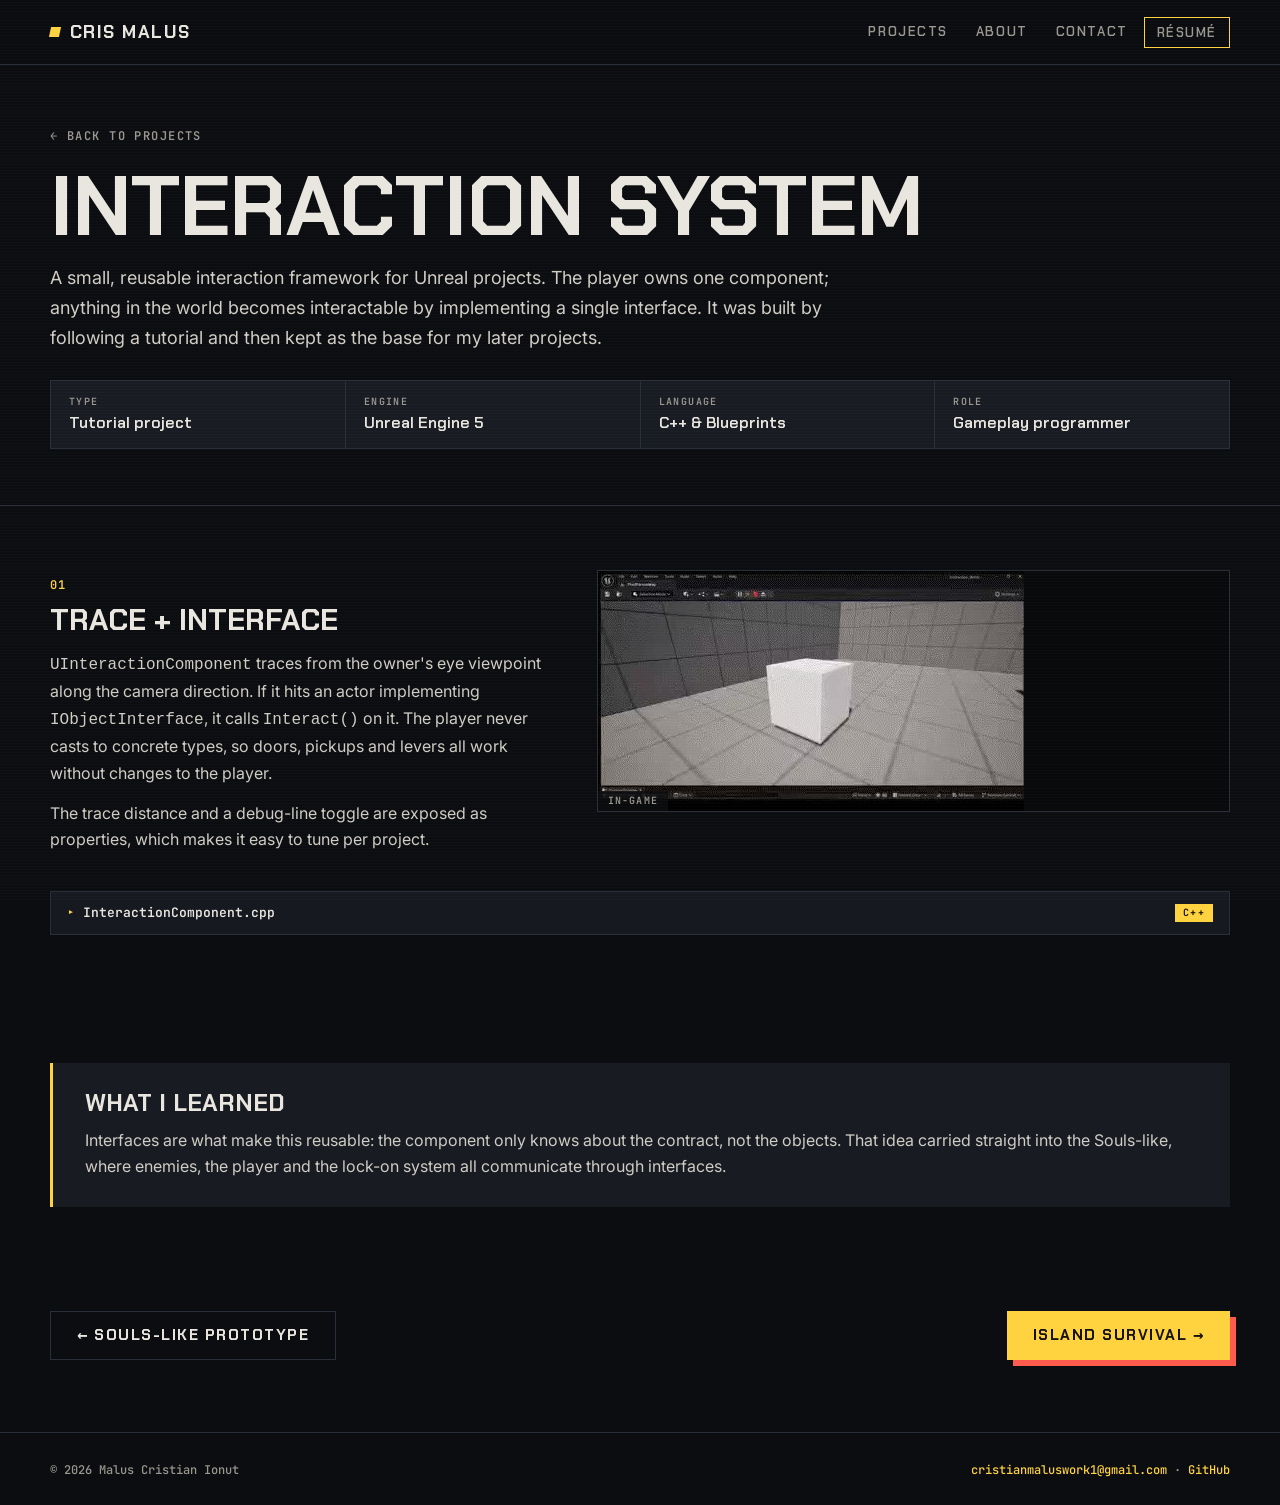
==== projects/interaction-system.html @ 6ae480a7 "Publish portfolio site Co-Authored-By: Claude Fable 5.2 <noreply@anthropic.com> Claude-Session: http" ====
<!doctype html>
<html lang="en">
<head>
<meta charset="utf-8">
<meta name="viewport" content="width=device-width, initial-scale=1">
<title>Interaction System | Cris Malus</title>
<meta name="description" content="A drop-in C++ interaction component: camera line trace plus an interface, so any actor can become interactable without the player knowing its type.">
<meta property="og:title" content="Interaction System | Cris Malus">
<meta property="og:description" content="A drop-in C++ interaction component: camera line trace plus an interface, so any actor can become interactable without the player knowing its type.">
<meta name="theme-color" content="#0c0d10">
<link rel="preconnect" href="https://fonts.googleapis.com"><link rel="preconnect" href="https://fonts.gstatic.com" crossorigin><link href="https://fonts.googleapis.com/css2?family=Chakra+Petch:wght@500;600;700&family=Inter:wght@400;500;600&family=JetBrains+Mono:wght@400;500;600&display=swap" rel="stylesheet">
<link rel="stylesheet" href="../style.css">
</head>
<body>

<header class="nav">
  <div class="wrap">
    <a class="brand" href="../index.html"><span class="pip"></span>Cris Malus</a>
    <button class="menu-btn" aria-expanded="false" aria-controls="navlist">Menu</button>
    <ul id="navlist">
      <li><a class="link" href="../index.html#projects">Projects</a></li>
      <li><a class="link" href="../index.html#about">About</a></li>
      <li><a class="link" href="../index.html#contact">Contact</a></li>
      <li><a class="link cv" href="../files/Cristian-Malus-CV.pdf" target="_blank" rel="noopener">Résumé</a></li>
    </ul>
  </div>
</header>
<main>

<div class="p-hero">
  <div class="wrap">
    <a class="back" href="../index.html#projects">← Back to projects</a>
    <h1>Interaction System</h1>
    <p class="lead">A small, reusable interaction framework for Unreal projects. The player owns one component; anything in the world becomes interactable by implementing a single interface. It was built by following a tutorial and then kept as the base for my later projects.</p>
    <dl class="specs"><div><dt>Type</dt><dd>Tutorial project</dd></div><div><dt>Engine</dt><dd>Unreal Engine 5</dd></div><div><dt>Language</dt><dd>C++ & Blueprints</dd></div><div><dt>Role</dt><dd>Gameplay programmer</dd></div></dl>
    
  </div>
</div>
<div class="wrap">
<section class="feature-block reveal"><div class="top"><div><span class="idx">01</span><h2>Trace + interface</h2><p><code>UInteractionComponent</code> traces from the owner's eye viewpoint along the camera direction. If it hits an actor implementing <code>IObjectInterface</code>, it calls <code>Interact()</code> on it. The player never casts to concrete types, so doors, pickups and levers all work without changes to the player.</p><p>The trace distance and a debug-line toggle are exposed as properties, which makes it easy to tune per project.</p></div><div class="frame"><video data-auto muted loop playsinline preload="none" poster="../media/interact.jpg" aria-label="Trace + interface in action"><source src="../media/interact.mp4" type="video/mp4"></video><span class="cap">In-game</span></div></div><details class="code"><summary><span class="file">InteractionComponent.cpp</span><span class="lang">C++</span></summary><pre><code class="cpp">#include &quot;Components/InteractionComponent.h&quot;
#include &quot;Interfaces/ObjectInterface.h&quot;
#include &quot;GameFramework/Actor.h&quot;
#include &quot;Engine/World.h&quot;
#include &quot;DrawDebugHelpers.h&quot;

UInteractionComponent::UInteractionComponent()
{
    PrimaryComponentTick.bCanEverTick = true;
}

void UInteractionComponent::BeginPlay()
{
    Super::BeginPlay();
}

void UInteractionComponent::TickComponent(float DeltaTime, ELevelTick TickType, FActorComponentTickFunction* ThisTickFunction)
{
    Super::TickComponent(DeltaTime, TickType, ThisTickFunction);
}

void UInteractionComponent::Interact()
{
    AActor* InteractableActor = GetInteractableActor();
    if (InteractableActor &amp;&amp; InteractableActor-&gt;Implements&lt;UObjectInterface&gt;())
    {
        IObjectInterface* Interface = Cast&lt;IObjectInterface&gt;(InteractableActor);
        if (Interface)
        {
            Interface-&gt;Interact();
        }
    }
}

AActor* UInteractionComponent::GetInteractableActor() const
{
    AActor* Owner = GetOwner();
    if (!Owner) return nullptr;

    FVector Start;
    FRotator CameraRotation;
    GetOwner()-&gt;GetActorEyesViewPoint(Start, CameraRotation);
    FVector End = Start + (CameraRotation.Vector() * InteractionDistance);

    FHitResult HitResult;
    FCollisionQueryParams Params;
    Params.AddIgnoredActor(GetOwner());

    if (DrawLine)
    {
        DrawDebugLine(GetWorld(), Start, End, FColor::Red, false, 2000.0f);
    }

    if (GetWorld()-&gt;LineTraceSingleByChannel(HitResult, Start, End, ECC_Visibility, Params))
    {
        if (HitResult.GetActor() &amp;&amp; HitResult.GetActor()-&gt;Implements&lt;UObjectInterface&gt;())
        {
            return HitResult.GetActor();
        }
    }

    return nullptr;
}</code></pre></details></section>
<div class="lessons reveal"><h2>What I learned</h2><p>Interfaces are what make this reusable: the component only knows about the contract, not the objects. That idea carried straight into the Souls-like, where enemies, the player and the lock-on system all communicate through interfaces.</p></div>
<div class="next"><a class="btn ghost" href="souls-like.html">← Souls-like Prototype</a><a class="btn" href="island-survival.html">Island Survival →</a></div></div></main>

<footer>
  <div class="wrap">
    <span>© 2026 Malus Cristian Ionut</span>
    <span><a href="mailto:cristianmaluswork1@gmail.com">cristianmaluswork1@gmail.com</a> · <a href="https://github.com/xtr3mem8" target="_blank" rel="noopener">GitHub</a></span>
  </div>
</footer>
<script src="../main.js"></script>
</body>
</html>
---- style.css ----
/* =========================================================
   Cris Malus — Portfolio
   Game-UI style. All colours live in :root.
   ========================================================= */
:root {
  --bg: #0c0d10;
  --bg-2: #13151a;
  --panel: #181b22;
  --line: #2a2e38;
  --text: #e9e6df;
  --muted: #9a978f;
  --accent: #ffd23f;      /* HUD yellow */
  --accent-ink: #14120a;
  --hot: #ff5a4e;         /* coral */
  --cool: #6fd3ff;
  --display: "Chakra Petch", "Rajdhani", system-ui, sans-serif;
  --body: "Inter", system-ui, -apple-system, "Segoe UI", sans-serif;
  --mono: "JetBrains Mono", ui-monospace, Consolas, monospace;
  --maxw: 1180px;
  --skew: -12deg;
}

*, *::before, *::after { box-sizing: border-box; }
html { scroll-behavior: smooth; scroll-padding-top: 80px; }
body {
  margin: 0;
  background: var(--bg);
  color: var(--text);
  font: 16px/1.65 var(--body);
  -webkit-font-smoothing: antialiased;
  overflow-x: hidden;
}
/* faint scanlines over everything */
body::after {
  content: ""; position: fixed; inset: 0; pointer-events: none; z-index: 100;
  background: repeating-linear-gradient(0deg, rgba(255,255,255,.018) 0 1px, transparent 1px 3px);
}
img, video { max-width: 100%; display: block; }
a { color: var(--accent); text-decoration: none; }
a:hover { text-decoration: underline; }
::selection { background: var(--accent); color: var(--accent-ink); }
:focus-visible { outline: 2px solid var(--accent); outline-offset: 3px; }

.wrap { width: min(var(--maxw), 100% - 32px); margin-inline: auto; }

/* ---------- NAV ---------- */
.nav {
  position: sticky; top: 0; z-index: 50;
  background: rgba(12,13,16,.82);
  backdrop-filter: blur(10px);
  border-bottom: 1px solid var(--line);
}
.nav .wrap { display: flex; align-items: center; justify-content: space-between; height: 64px; gap: 16px; }
.brand {
  font: 700 18px/1 var(--display); letter-spacing: .08em; text-transform: uppercase; color: var(--text);
  display: flex; align-items: center; gap: 10px;
}
.brand:hover { text-decoration: none; }
.brand .pip { width: 10px; height: 10px; background: var(--accent); transform: skewX(var(--skew)); }
.nav ul { list-style: none; display: flex; gap: 4px; margin: 0; padding: 0; }
.nav a.link {
  display: block; padding: 8px 12px; color: var(--muted);
  font: 600 13px/1 var(--display); letter-spacing: .12em; text-transform: uppercase;
  position: relative;
}
.nav a.link:hover, .nav a.link.active { color: var(--text); text-decoration: none; }
.nav a.link.active::after {
  content: ""; position: absolute; left: 12px; right: 12px; bottom: 0; height: 2px; background: var(--accent);
}
.nav .cv {
  border: 1px solid var(--accent); color: var(--accent);
}
.nav .cv:hover { background: var(--accent); color: var(--accent-ink) !important; }
.menu-btn { display: none; background: none; border: 1px solid var(--line); color: var(--text); padding: 8px 10px; font: 600 12px var(--display); letter-spacing: .1em; }

/* ---------- HERO ---------- */
.hero { position: relative; min-height: calc(100svh - 64px); display: grid; align-items: center; overflow: hidden; border-bottom: 1px solid var(--line); }
.hero-bg { position: absolute; inset: 0; z-index: 0; }
.hero-bg video, .hero-bg img { width: 100%; height: 100%; object-fit: cover; filter: saturate(.8) brightness(.45); }
.hero-bg::after {
  content: ""; position: absolute; inset: 0;
  background:
    linear-gradient(90deg, var(--bg) 0%, rgba(12,13,16,.85) 38%, rgba(12,13,16,.2) 75%),
    linear-gradient(0deg, var(--bg) 0%, transparent 30%);
}
.hero .wrap { position: relative; z-index: 1; display: grid; grid-template-columns: 1.25fr .9fr; gap: 48px; align-items: center; padding-block: 64px; }

.eyebrow {
  display: inline-flex; align-items: center; gap: 10px;
  font: 600 12px/1 var(--mono); letter-spacing: .14em; text-transform: uppercase; color: var(--accent);
}
.eyebrow::before { content: ""; width: 28px; height: 2px; background: var(--accent); }

.hero h1 {
  font: 700 clamp(48px, 8.5vw, 108px)/.9 var(--display);
  text-transform: uppercase; letter-spacing: -.01em;
  margin: 18px 0 18px;
}
.hero h1 .out { color: transparent; -webkit-text-stroke: 1.5px var(--text); }
.hero .role {
  display: inline-block; padding: 8px 18px; margin-bottom: 20px;
  background: var(--accent); color: var(--accent-ink);
  font: 700 clamp(14px, 1.6vw, 18px)/1 var(--display); letter-spacing: .1em; text-transform: uppercase;
  transform: skewX(var(--skew));
}
.hero .role span { display: inline-block; transform: skewX(12deg); }
.hero p.lead { font-size: 18px; max-width: 34em; color: #cfccc4; margin: 0 0 28px; }
.hero .meta { display: flex; flex-wrap: wrap; gap: 8px 22px; font: 500 13px/1.4 var(--mono); color: var(--muted); }
.hero .meta b { color: var(--text); font-weight: 600; }

/* console menu */
.menu-panel {
  background: rgba(19,21,26,.86); border: 1px solid var(--line);
  padding: 22px 0 16px; position: relative;
  clip-path: polygon(0 0, calc(100% - 22px) 0, 100% 22px, 100% 100%, 22px 100%, 0 calc(100% - 22px));
}
.menu-panel .head { padding: 0 24px 14px; font: 600 11px/1 var(--mono); letter-spacing: .16em; color: var(--muted); text-transform: uppercase; display: flex; justify-content: space-between; }
.menu-panel ol { list-style: none; margin: 0; padding: 0; counter-reset: m; }
.menu-panel li a {
  display: flex; align-items: center; gap: 14px; position: relative;
  padding: 13px 24px; color: var(--text);
  font: 700 22px/1 var(--display); text-transform: uppercase; letter-spacing: .04em;
  isolation: isolate;
}
.menu-panel li a::before {
  counter-increment: m; content: "0" counter(m);
  font: 500 12px/1 var(--mono); color: var(--muted); width: 22px;
}
.menu-panel li a::after {
  content: ""; position: absolute; z-index: -1; inset: 4px 14px;
  background: var(--accent); transform: skewX(var(--skew)) scaleX(0); transform-origin: left;
  transition: transform .18s ease-out;
}
.menu-panel li a:hover, .menu-panel li a.sel { color: var(--accent-ink); text-decoration: none; }
.menu-panel li a:hover::before, .menu-panel li a.sel::before { color: var(--accent-ink); }
.menu-panel li a:hover::after, .menu-panel li a.sel::after { transform: skewX(var(--skew)) scaleX(1); }
.menu-panel .keys { display: flex; gap: 16px; padding: 14px 24px 0; margin-top: 8px; border-top: 1px solid var(--line); font: 500 11px/1 var(--mono); color: var(--muted); text-transform: uppercase; letter-spacing: .08em; }
kbd {
  display: inline-block; min-width: 22px; padding: 4px 6px; margin-right: 6px; text-align: center;
  background: #22262f; border: 1px solid #3a3f4b; border-bottom-width: 3px; border-radius: 4px;
  font: 600 11px/1 var(--mono); color: var(--text);
}

/* ---------- SECTIONS ---------- */
section { padding: 96px 0; }
section + section { border-top: 1px solid var(--line); }
.sec-head { display: flex; align-items: center; gap: 18px; margin-bottom: 44px; }
.sec-head .tag { font: 600 12px/1 var(--mono); color: var(--accent); letter-spacing: .1em; }
.sec-head h2 {
  margin: 0; font: 700 clamp(30px, 4.4vw, 48px)/1 var(--display); text-transform: uppercase; letter-spacing: .01em;
  display: flex; align-items: center; gap: 14px;
}
.sec-head h2::before { content: ""; width: 14px; height: 30px; background: var(--accent); transform: skewX(var(--skew)); flex: none; }
.sec-head .rule { flex: 1; height: 1px; background: linear-gradient(90deg, var(--line), transparent); }

/* ---------- ABOUT ---------- */
.about { display: grid; grid-template-columns: 1.3fr 1fr; gap: 56px; }
.about p { margin: 0 0 18px; color: #d6d3cb; font-size: 17px; }
.stats { display: grid; gap: 10px; align-content: start; }
.stat {
  display: grid; grid-template-columns: 120px 1fr; gap: 16px; align-items: baseline;
  padding: 14px 18px; background: var(--panel); border-left: 3px solid var(--accent);
}
.stat dt { font: 600 11px/1.4 var(--mono); color: var(--muted); text-transform: uppercase; letter-spacing: .12em; }
.stat dd { margin: 0; font: 600 16px/1.4 var(--display); letter-spacing: .02em; }

/* ---------- TAGS ---------- */
.tags { display: flex; flex-wrap: wrap; gap: 6px; padding: 0; margin: 0; list-style: none; }
.tags li {
  padding: 4px 10px; background: #262a33; color: #d7d4cc;
  font: 600 11px/1.3 var(--mono); letter-spacing: .06em; text-transform: uppercase;
  transform: skewX(var(--skew));
}
.tags li.cpp { background: var(--accent); color: var(--accent-ink); }

/* ---------- PROJECT CARDS ---------- */
.grid { display: grid; grid-template-columns: repeat(2, 1fr); gap: 24px; }
.card {
  position: relative; display: flex; flex-direction: column;
  background: var(--panel); border: 1px solid var(--line); color: var(--text);
  transition: transform .2s ease, border-color .2s ease, box-shadow .2s ease;
}
.card:hover { text-decoration: none; transform: translateY(-4px); border-color: #454b58; box-shadow: 0 18px 40px -18px rgba(0,0,0,.8); }
.card::before {
  content: ""; position: absolute; top: -1px; left: -1px; right: -1px; height: 3px; z-index: 2;
  background: var(--accent); transform: scaleX(0); transform-origin: left; transition: transform .3s ease;
}
.card:hover::before { transform: scaleX(1); }
.card .media { aspect-ratio: 16/9; overflow: hidden; background: #0a0b0e; position: relative; }
.card .media video, .card .media img { width: 100%; height: 100%; object-fit: cover; transition: transform .5s ease; }
.card:hover .media video, .card:hover .media img { transform: scale(1.04); }
.card .badge {
  position: absolute; top: 12px; left: 12px; z-index: 1;
  padding: 5px 10px; background: rgba(12,13,16,.85); border: 1px solid var(--line);
  font: 600 10px/1 var(--mono); letter-spacing: .14em; text-transform: uppercase; color: var(--text);
}
.card .body { padding: 22px 22px 24px; display: flex; flex-direction: column; gap: 12px; flex: 1; }
.card h3 { margin: 0; font: 700 26px/1.05 var(--display); text-transform: uppercase; letter-spacing: .01em; }
.card p { margin: 0; color: #bcb9b1; font-size: 15px; }
.card .go { margin-top: auto; padding-top: 6px; font: 600 12px/1 var(--mono); letter-spacing: .12em; text-transform: uppercase; color: var(--accent); }
.card.feature { grid-column: 1 / -1; flex-direction: row; }
.card.feature .media { flex: 1.4; aspect-ratio: auto; min-height: 340px; }
.card.feature .body { flex: 1; padding: 32px; }
.card.feature h3 { font-size: 36px; }

.card.wip { border-style: dashed; }
.nosignal {
  width: 100%; height: 100%; display: grid; place-items: center;
  background: repeating-linear-gradient(-45deg, #15171c 0 14px, #1b1e24 14px 28px);
  font: 600 12px/1 var(--mono); letter-spacing: .2em; color: var(--muted); text-transform: uppercase;
}

/* ---------- CONTACT ---------- */
.contact { display: grid; grid-template-columns: 1.2fr 1fr; gap: 48px; align-items: center; }
.contact h3 { font: 700 clamp(28px, 4vw, 44px)/1.05 var(--display); text-transform: uppercase; margin: 0 0 14px; }
.contact p { color: #cfccc4; margin: 0; font-size: 17px; }
.contact > div { min-width: 0; }
.btn.mail { max-width: 100%; overflow-wrap: anywhere; line-height: 1.3; }
.btn {
  display: inline-flex; align-items: center; gap: 10px;
  padding: 16px 26px; background: var(--accent); color: var(--accent-ink);
  font: 700 15px/1 var(--display); letter-spacing: .1em; text-transform: uppercase;
  box-shadow: 6px 6px 0 var(--hot); transition: transform .1s ease, box-shadow .1s ease;
}
.btn:hover { text-decoration: none; transform: translate(-2px,-2px); box-shadow: 8px 8px 0 var(--hot); }
.btn:active { transform: translate(4px,4px); box-shadow: 2px 2px 0 var(--hot); }
.btn.ghost { background: transparent; color: var(--text); border: 1px solid var(--line); box-shadow: none; }
.btn.ghost:hover { border-color: var(--accent); color: var(--accent); }
.links { display: flex; flex-wrap: wrap; gap: 14px; margin-top: 18px; }

footer { border-top: 1px solid var(--line); padding: 28px 0; color: var(--muted); font: 500 12px/1.5 var(--mono); }
footer .wrap { display: flex; justify-content: space-between; gap: 16px; flex-wrap: wrap; }

/* ---------- PROJECT PAGES ---------- */
.p-hero { padding: 56px 0 40px; border-bottom: 1px solid var(--line); }
.back { font: 600 12px/1 var(--mono); letter-spacing: .12em; text-transform: uppercase; color: var(--muted); }
.back:hover { color: var(--accent); text-decoration: none; }
.p-hero h1 { font: 700 clamp(40px, 7vw, 84px)/.95 var(--display); text-transform: uppercase; margin: 20px 0 16px; }
.p-hero .lead { font-size: 18px; color: #d0cdc5; max-width: 46em; margin: 0 0 28px; }
.specs { display: grid; grid-template-columns: repeat(4, 1fr); gap: 1px; background: var(--line); border: 1px solid var(--line); }
.specs div { background: var(--panel); padding: 14px 18px; }
.specs dt { font: 600 10px/1.4 var(--mono); letter-spacing: .14em; text-transform: uppercase; color: var(--muted); }
.specs dd { margin: 4px 0 0; font: 600 16px/1.3 var(--display); }

.trailer { margin-top: 36px; aspect-ratio: 16/9; background: #000; border: 1px solid var(--line); }
.trailer iframe { width: 100%; height: 100%; border: 0; display: block; }

.feature-block { padding: 64px 0; border-bottom: 1px solid var(--line); }
.feature-block:last-of-type { border-bottom: 0; }
.feature-block .top { display: grid; grid-template-columns: 1fr 1.25fr; gap: 40px; align-items: start; }
.feature-block h2 { font: 700 30px/1.05 var(--display); text-transform: uppercase; margin: 8px 0 14px; }
.feature-block .idx { font: 600 12px/1 var(--mono); color: var(--accent); letter-spacing: .12em; }
.feature-block p { color: #cfccc4; margin: 0 0 14px; }
.frame { border: 1px solid var(--line); background: #08090b; position: relative; }
.frame .cap {
  position: absolute; left: 0; bottom: 0; padding: 5px 10px; background: rgba(12,13,16,.85);
  font: 600 10px/1 var(--mono); letter-spacing: .12em; text-transform: uppercase; color: var(--muted);
}
.shots { display: grid; grid-template-columns: repeat(auto-fill, minmax(260px, 1fr)); gap: 16px; margin-top: 24px; max-width: 900px; }
.shots a { display: block; }
.shots img { width: 100%; aspect-ratio: 16/10; object-fit: cover; border: 1px solid var(--line); transition: border-color .2s; }
.shots a:hover img { border-color: var(--accent); }

details.code { margin-top: 24px; border: 1px solid var(--line); background: #0e1014; }
details.code summary {
  cursor: pointer; list-style: none; display: flex; align-items: center; justify-content: space-between; gap: 12px;
  padding: 12px 16px; font: 600 13px/1 var(--mono); color: var(--text); background: #161920;
}
details.code summary::-webkit-details-marker { display: none; }
details.code summary .file::before { content: "▸ "; color: var(--accent); }
details.code[open] summary .file::before { content: "▾ "; }
details.code summary .lang { font-size: 10px; letter-spacing: .14em; padding: 4px 8px; background: var(--accent); color: var(--accent-ink); }
details.code pre { margin: 0; padding: 18px 20px; overflow: auto; max-height: 560px; font: 13px/1.6 var(--mono); color: #d8dce4; tab-size: 4; }
.tok-c { color: #6b7385; font-style: italic; }
.tok-s { color: #a8e07a; }
.tok-k { color: var(--hot); }
.tok-t { color: var(--cool); }
.tok-p { color: #c79bff; }
.tok-n { color: #ffb86b; }

.lessons { background: var(--panel); border-left: 3px solid var(--accent); padding: 28px 32px; margin: 64px 0; }
.lessons h2 { font: 700 24px/1 var(--display); text-transform: uppercase; margin: 0 0 12px; }
.lessons p { margin: 0; color: #cfccc4; }

.next { display: flex; justify-content: space-between; gap: 16px; padding: 40px 0 72px; }

/* lightbox */
.lb { position: fixed; inset: 0; z-index: 200; background: rgba(0,0,0,.9); display: none; place-items: center; padding: 24px; cursor: zoom-out; }
.lb.on { display: grid; }
.lb img { max-height: 90vh; width: auto; border: 1px solid var(--line); }

/* ---------- BOOT ANIMATION (index only, once) ---------- */
@media (prefers-reduced-motion: no-preference) {
  .boot .hero h1 { animation: slam .5s cubic-bezier(.2,1.4,.4,1) both; }
  .boot .hero .role { animation: fadeUp .4s .25s both; }
  .boot .hero p.lead, .boot .hero .meta { animation: fadeUp .4s .35s both; }
  .boot .menu-panel { animation: expand .45s .3s cubic-bezier(.2,.9,.3,1) both; }
  .boot .menu-panel li { animation: fadeRight .3s both; }
  .boot .menu-panel li:nth-child(1) { animation-delay: .55s; }
  .boot .menu-panel li:nth-child(2) { animation-delay: .62s; }
  .boot .menu-panel li:nth-child(3) { animation-delay: .69s; }
  .boot .menu-panel li:nth-child(4) { animation-delay: .76s; }
  .reveal { opacity: 0; transform: translateY(18px); transition: opacity .6s ease, transform .6s ease; }
  .reveal.in { opacity: 1; transform: none; }
}
@keyframes slam { from { opacity: 0; transform: scale(1.25); letter-spacing: .1em; } to { opacity: 1; transform: none; } }
@keyframes fadeUp { from { opacity: 0; transform: translateY(12px); } to { opacity: 1; transform: none; } }
@keyframes fadeRight { from { opacity: 0; transform: translateX(-14px); } to { opacity: 1; transform: none; } }
@keyframes expand { from { opacity: 0; transform: scaleY(.1); } to { opacity: 1; transform: none; } }

/* ---------- RESPONSIVE ---------- */
@media (max-width: 900px) {
  .hero .wrap, .about, .contact, .feature-block .top { grid-template-columns: 1fr; }
  .grid { grid-template-columns: 1fr; }
  .card.feature { flex-direction: column; }
  .card.feature .media { min-height: 0; aspect-ratio: 16/9; }
  .specs { grid-template-columns: repeat(2, 1fr); }
  section { padding: 72px 0; }
}
@media (max-width: 720px) {
  .menu-btn { display: block; }
  .nav ul { display: none; position: absolute; top: 64px; left: 0; right: 0; flex-direction: column; background: var(--bg-2); border-bottom: 1px solid var(--line); padding: 8px 16px 16px; }
  .nav ul.open { display: flex; }
  .nav a.link { padding: 12px 4px; }
  .menu-panel .keys { display: none; }
  .stat { grid-template-columns: 1fr; gap: 4px; }
  .next { flex-direction: column; }
  .hero .role { transform: none; font-size: 13px; }
  .hero .role span { transform: none; }
  .hero h1 { font-size: 64px; }
  .btn.mail { font-size: 12px; padding: 14px 16px; letter-spacing: .04em; }
}
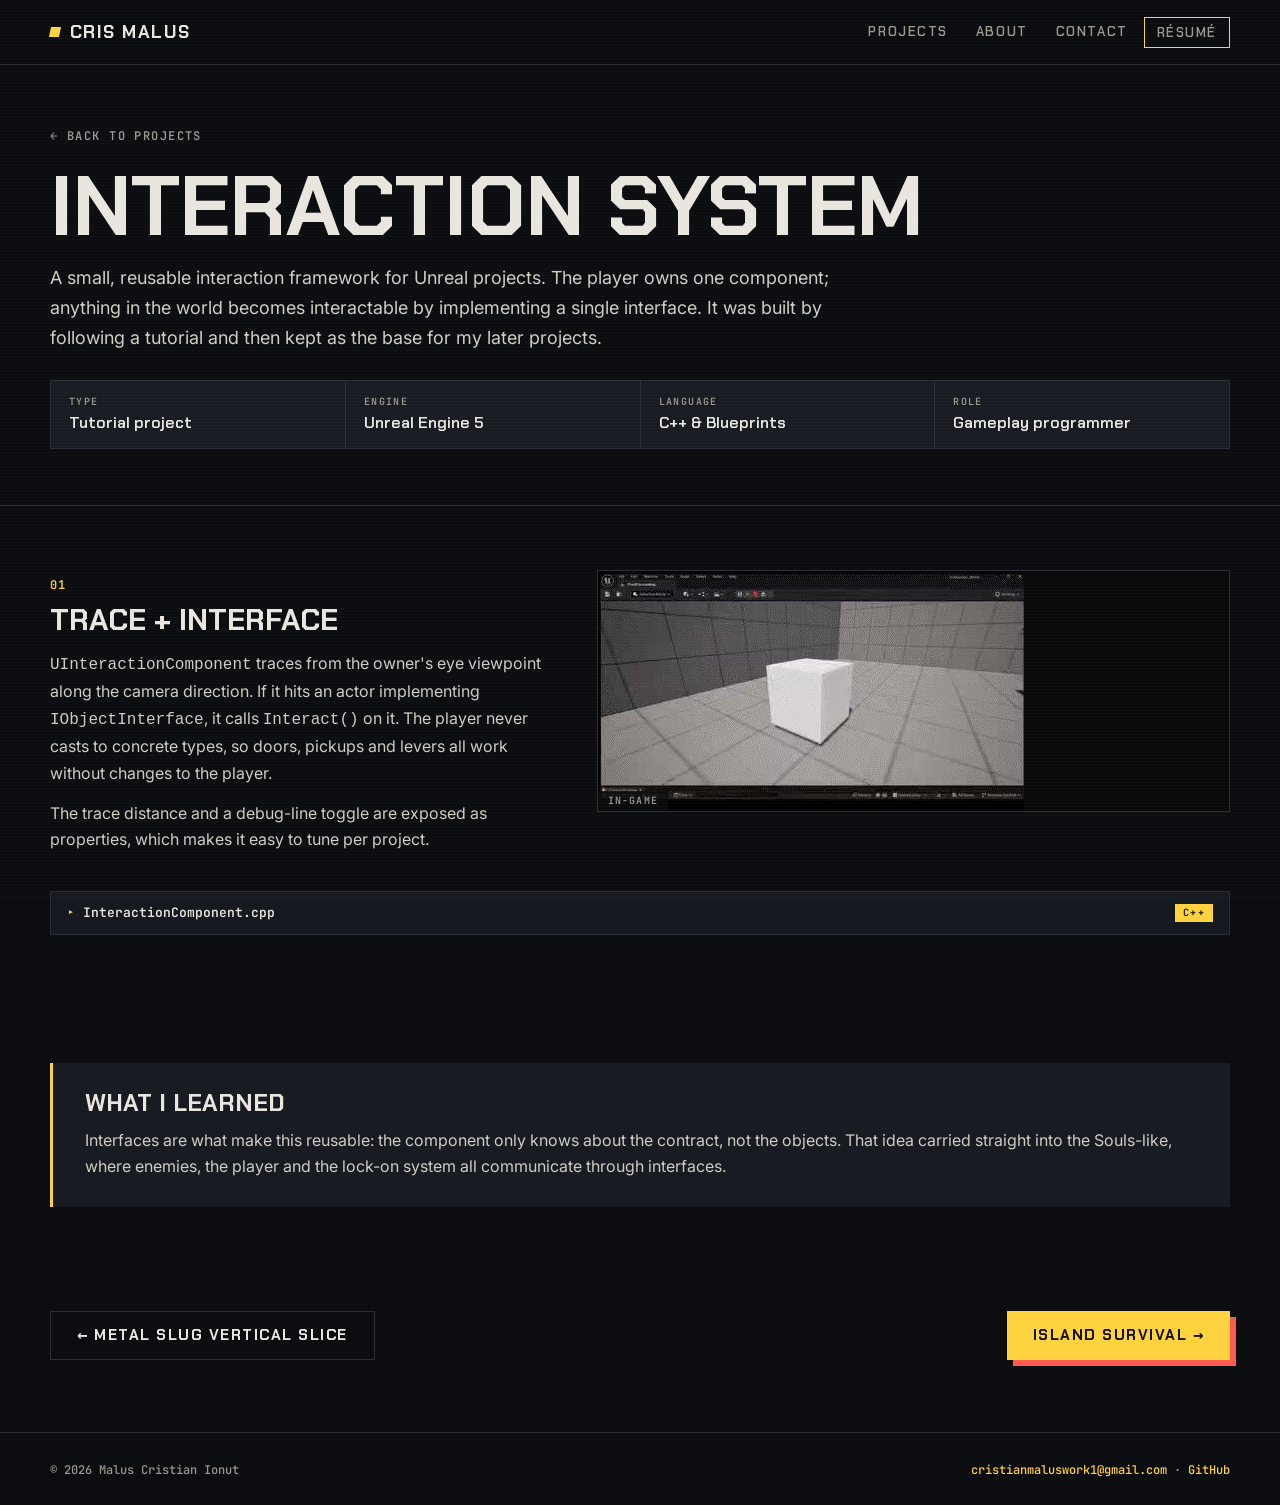
==== commit 4b86989e: "Add Metal Slug Vertical Slice project page Replaces the in-development card with a full project page" ====
--- a/projects/interaction-system.html
+++ b/projects/interaction-system.html
@@ -101,7 +101,7 @@
     return nullptr;
 }</code></pre></details></section>
 <div class="lessons reveal"><h2>What I learned</h2><p>Interfaces are what make this reusable: the component only knows about the contract, not the objects. That idea carried straight into the Souls-like, where enemies, the player and the lock-on system all communicate through interfaces.</p></div>
-<div class="next"><a class="btn ghost" href="souls-like.html">← Souls-like Prototype</a><a class="btn" href="island-survival.html">Island Survival →</a></div></div></main>
+<div class="next"><a class="btn ghost" href="metal-slug.html">← Metal Slug Vertical Slice</a><a class="btn" href="island-survival.html">Island Survival →</a></div></div></main>
 
 <footer>
   <div class="wrap">
--- a/style.css
+++ b/style.css
@@ -244,6 +244,8 @@
 
 .trailer { margin-top: 36px; aspect-ratio: 16/9; background: #000; border: 1px solid var(--line); }
 .trailer iframe { width: 100%; height: 100%; border: 0; display: block; }
+.trailer video { width: 100%; height: 100%; display: block; object-fit: contain; }
+.p-hero .note { font-size: 13px; color: var(--muted); margin: 18px 0 0; max-width: 60em; }
 
 .feature-block { padding: 64px 0; border-bottom: 1px solid var(--line); }
 .feature-block:last-of-type { border-bottom: 0; }
